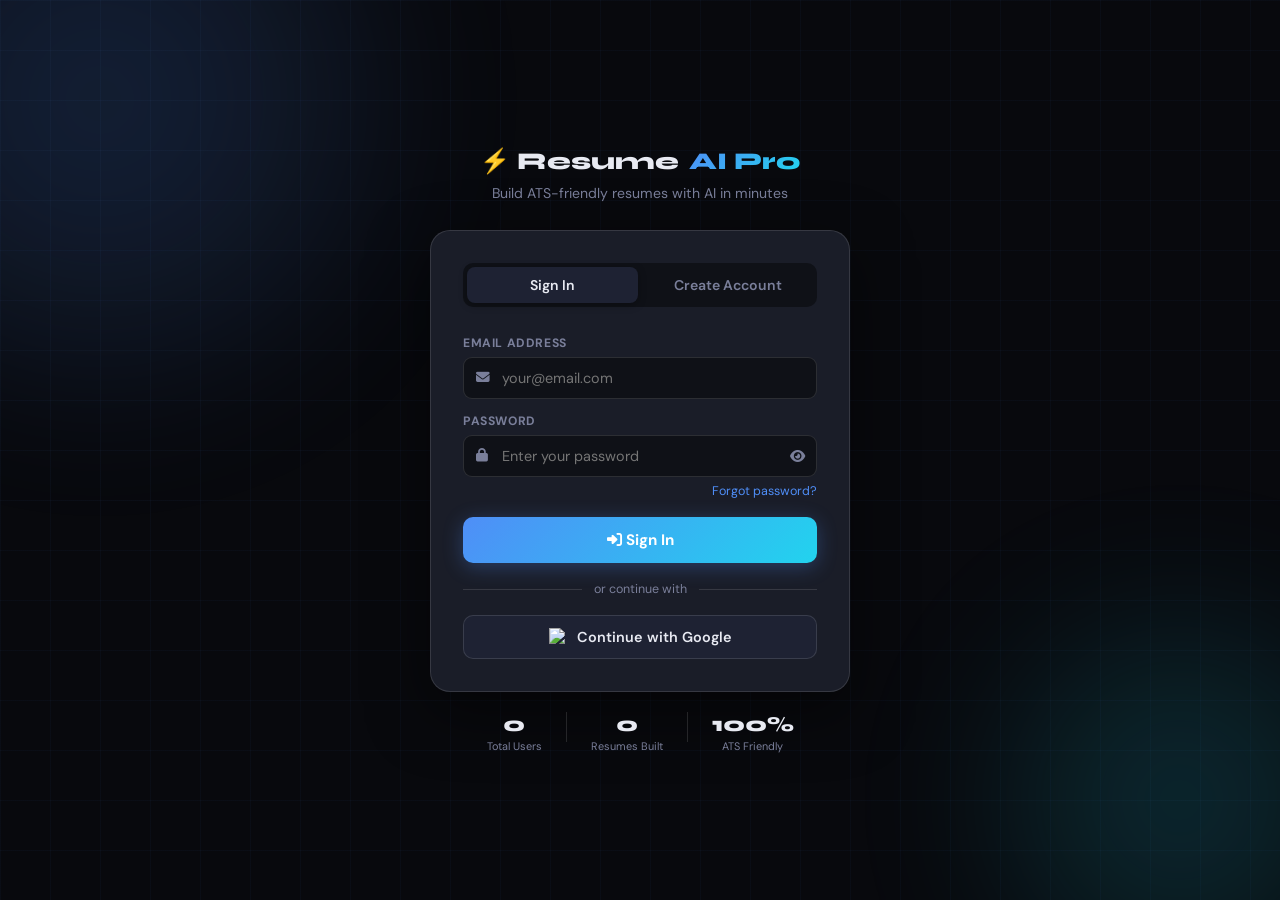
==== auth.html @ f8523686 "Add files via upload" ====
<!DOCTYPE html>
<html lang="en">
<head>
<meta charset="UTF-8"/>
<meta name="viewport" content="width=device-width, initial-scale=1.0"/>
<title>ResumeAI Pro — Login</title>
<link href="https://fonts.googleapis.com/css2?family=Syne:wght@400;600;700;800&family=DM+Sans:wght@300;400;500;600&display=swap" rel="stylesheet"/>
<link rel="stylesheet" href="https://cdnjs.cloudflare.com/ajax/libs/font-awesome/6.5.0/css/all.min.css"/>
<style>
*,*::before,*::after{box-sizing:border-box;margin:0;padding:0}
:root{
  --bg:#08090d;--bg2:#0f1117;--card:#1a1d28;--card2:#1e2233;
  --border:rgba(255,255,255,0.07);--border2:rgba(255,255,255,0.12);
  --txt:#e8eaf2;--muted:#7a7f9a;
  --blue:#4f8ef7;--cyan:#22d3ee;--green:#34d399;--red:#f87171;
  --grad:linear-gradient(135deg,#4f8ef7,#22d3ee);
  --fh:'Syne',sans-serif;--fb:'DM Sans',sans-serif;
}
html{scroll-behavior:smooth}
body{
  font-family:var(--fb);background:var(--bg);
  color:var(--txt);min-height:100vh;
  display:flex;align-items:center;justify-content:center;
  overflow:hidden;position:relative;
}

/* Background effects */
.bg-effects{position:fixed;inset:0;pointer-events:none;z-index:0}
.glow{position:absolute;border-radius:50%;filter:blur(80px);opacity:.2;animation:pulse 6s ease-in-out infinite}
.g1{width:600px;height:600px;background:radial-gradient(#4f8ef7,transparent);top:-200px;left:-200px}
.g2{width:400px;height:400px;background:radial-gradient(#22d3ee,transparent);bottom:-100px;right:-100px;animation-delay:3s}
.grid{position:absolute;inset:0;background-image:linear-gradient(rgba(79,142,247,.04) 1px,transparent 1px),linear-gradient(90deg,rgba(79,142,247,.04) 1px,transparent 1px);background-size:50px 50px}
@keyframes pulse{0%,100%{transform:scale(1);opacity:.2}50%{transform:scale(1.1);opacity:.3}}

/* Auth Container */
.auth-wrap{
  position:relative;z-index:10;
  width:100%;max-width:460px;
  padding:20px;
}
.auth-brand{
  text-align:center;margin-bottom:28px;
  animation:fadeUp .5s ease both;
}
.auth-brand .logo{
  display:inline-flex;align-items:center;gap:10px;
  font-family:var(--fh);font-size:1.5rem;font-weight:800;
  margin-bottom:8px;
}
.auth-brand .logo span{
  background:var(--grad);-webkit-background-clip:text;
  -webkit-text-fill-color:transparent;background-clip:text;
}
.auth-brand p{color:var(--muted);font-size:.88rem}

/* Card */
.auth-card{
  background:var(--card);
  border:1px solid var(--border2);
  border-radius:20px;
  padding:32px;
  box-shadow:0 20px 60px rgba(0,0,0,.5);
  animation:fadeUp .5s .1s ease both;
}

/* Tabs */
.auth-tabs{
  display:flex;background:var(--bg2);
  border-radius:10px;padding:4px;
  margin-bottom:28px;gap:4px;
}
.auth-tab{
  flex:1;padding:9px;text-align:center;
  border-radius:8px;font-family:var(--fb);
  font-size:.88rem;font-weight:600;
  cursor:pointer;transition:.2s ease;
  color:var(--muted);border:none;background:none;
}
.auth-tab.active{
  background:var(--card2);color:var(--txt);
  box-shadow:0 2px 8px rgba(0,0,0,.3);
}

/* Form */
.auth-form{display:flex;flex-direction:column;gap:14px}
.form-group{display:flex;flex-direction:column;gap:6px}
.form-group label{
  font-size:.76rem;font-weight:700;
  color:var(--muted);text-transform:uppercase;letter-spacing:.05em;
}
.form-group .input-wrap{position:relative}
.form-group .input-icon{
  position:absolute;left:13px;top:50%;
  transform:translateY(-50%);
  color:var(--muted);font-size:.85rem;
}
.form-group input{
  width:100%;background:var(--bg2);
  border:1px solid var(--border2);border-radius:9px;
  padding:11px 14px 11px 38px;
  color:var(--txt);font-family:var(--fb);font-size:.9rem;
  transition:.2s ease;
}
.form-group input:focus{
  outline:none;border-color:var(--blue);
  box-shadow:0 0 0 3px rgba(79,142,247,.15);
}
.form-group input.error{border-color:var(--red)}

.password-toggle{
  position:absolute;right:12px;top:50%;
  transform:translateY(-50%);
  background:none;border:none;
  color:var(--muted);cursor:pointer;font-size:.85rem;
}

/* Name row for signup */
.name-row{display:grid;grid-template-columns:1fr 1fr;gap:12px}

/* Error message */
.field-error{font-size:.75rem;color:var(--red);margin-top:2px;display:none}
.field-error.show{display:block}

/* Submit button */
.btn-submit{
  display:flex;align-items:center;justify-content:center;gap:8px;
  padding:13px;background:var(--grad);
  border:none;border-radius:10px;
  color:#fff;font-family:var(--fb);
  font-size:.95rem;font-weight:700;
  cursor:pointer;transition:.2s ease;
  box-shadow:0 4px 20px rgba(79,142,247,.3);
  margin-top:4px;
}
.btn-submit:hover{transform:translateY(-2px);box-shadow:0 8px 28px rgba(79,142,247,.4)}
.btn-submit:disabled{opacity:.6;cursor:not-allowed;transform:none}

/* Divider */
.divider{
  display:flex;align-items:center;gap:12px;
  margin:4px 0;color:var(--muted);font-size:.78rem;
}
.divider::before,.divider::after{
  content:'';flex:1;height:1px;background:var(--border2);
}

/* Google button */
.btn-google{
  display:flex;align-items:center;justify-content:center;gap:10px;
  padding:12px;background:var(--card2);
  border:1px solid var(--border2);border-radius:10px;
  color:var(--txt);font-family:var(--fb);
  font-size:.9rem;font-weight:600;
  cursor:pointer;transition:.2s ease;
  width:100%;
}
.btn-google:hover{border-color:var(--blue);background:rgba(79,142,247,.06)}
.btn-google img{width:18px;height:18px}

/* Forgot password */
.forgot-link{
  text-align:right;font-size:.78rem;
  color:var(--blue);cursor:pointer;
  text-decoration:none;
  transition:.2s ease;
}
.forgot-link:hover{color:var(--cyan)}

/* Terms */
.terms-text{
  font-size:.74rem;color:var(--muted);
  text-align:center;line-height:1.5;
}
.terms-text a{color:var(--blue);text-decoration:none}

/* Alert message */
.auth-alert{
  padding:11px 14px;border-radius:8px;
  font-size:.83rem;margin-bottom:4px;
  display:none;align-items:center;gap:8px;
}
.auth-alert.show{display:flex}
.auth-alert.error{background:rgba(248,113,113,.1);border:1px solid rgba(248,113,113,.25);color:var(--red)}
.auth-alert.success{background:rgba(52,211,153,.1);border:1px solid rgba(52,211,153,.25);color:var(--green)}

/* Loading spinner */
.spinner{
  width:16px;height:16px;
  border:2px solid rgba(255,255,255,.3);
  border-top-color:#fff;
  border-radius:50%;
  animation:spin .7s linear infinite;
  display:none;
}
@keyframes spin{to{transform:rotate(360deg)}}

/* Reset password form */
.reset-form{display:none;flex-direction:column;gap:14px}
.back-link{
  display:inline-flex;align-items:center;gap:6px;
  font-size:.8rem;color:var(--muted);cursor:pointer;
  transition:.2s ease;background:none;border:none;
  font-family:var(--fb);
}
.back-link:hover{color:var(--txt)}

/* Stats bar */
.auth-stats{
  display:flex;justify-content:center;gap:24px;
  margin-top:20px;
  animation:fadeUp .5s .2s ease both;
}
.ast{display:flex;flex-direction:column;align-items:center;gap:2px}
.ast-num{font-family:var(--fh);font-size:1.3rem;font-weight:800;color:var(--txt)}
.ast-lbl{font-size:.68rem;color:var(--muted)}
.ast-div{width:1px;height:30px;background:var(--border2)}

@keyframes fadeUp{from{opacity:0;transform:translateY(16px)}to{opacity:1;transform:translateY(0)}}

/* Mobile */
@media(max-width:480px){
  .auth-card{padding:24px 20px}
  .name-row{grid-template-columns:1fr}
}
</style>
</head>
<body>

<div class="bg-effects">
  <div class="grid"></div>
  <div class="glow g1"></div>
  <div class="glow g2"></div>
</div>

<div class="auth-wrap">
  <!-- Brand -->
  <div class="auth-brand">
    <div class="logo">⚡ Resume<span>AI Pro</span></div>
    <p>Build ATS-friendly resumes with AI in minutes</p>
  </div>

  <!-- Card -->
  <div class="auth-card">

    <!-- Tabs -->
    <div class="auth-tabs">
      <button class="auth-tab active" id="tab-login" onclick="switchAuthTab('login')">
        Sign In
      </button>
      <button class="auth-tab" id="tab-signup" onclick="switchAuthTab('signup')">
        Create Account
      </button>
    </div>

    <!-- Alert -->
    <div class="auth-alert" id="authAlert">
      <i class="fa fa-exclamation-circle"></i>
      <span id="authAlertMsg"></span>
    </div>

    <!-- ── LOGIN FORM ── -->
    <form class="auth-form" id="loginForm" onsubmit="handleLogin(event)">

      <div class="form-group">
        <label>Email Address</label>
        <div class="input-wrap">
          <i class="fa fa-envelope input-icon"></i>
          <input type="email" id="login-email"
            placeholder="your@email.com" autocomplete="email"/>
        </div>
        <span class="field-error" id="err-login-email"></span>
      </div>

      <div class="form-group">
        <label>Password</label>
        <div class="input-wrap">
          <i class="fa fa-lock input-icon"></i>
          <input type="password" id="login-password"
            placeholder="Enter your password" autocomplete="current-password"/>
          <button type="button" class="password-toggle"
            onclick="togglePassword('login-password', this)">
            <i class="fa fa-eye"></i>
          </button>
        </div>
        <span class="field-error" id="err-login-password"></span>
        <a class="forgot-link" onclick="showResetForm()">Forgot password?</a>
      </div>

      <button type="submit" class="btn-submit" id="loginBtn">
        <div class="spinner" id="loginSpinner"></div>
        <span id="loginBtnText"><i class="fa fa-sign-in-alt"></i> Sign In</span>
      </button>

      <div class="divider">or continue with</div>

      <button type="button" class="btn-google" onclick="handleGoogleLogin()">
        <img src="https://www.gstatic.com/firebasejs/ui/2.0.0/images/auth/google.svg" alt="Google"/>
        Continue with Google
      </button>

    </form>

    <!-- ── SIGNUP FORM ── -->
    <form class="auth-form" id="signupForm"
      style="display:none" onsubmit="handleSignup(event)">

      <div class="name-row">
        <div class="form-group">
          <label>First Name</label>
          <div class="input-wrap">
            <i class="fa fa-user input-icon"></i>
            <input type="text" id="signup-firstname"
              placeholder="Sarthak" autocomplete="given-name"/>
          </div>
          <span class="field-error" id="err-signup-firstname"></span>
        </div>
        <div class="form-group">
          <label>Last Name</label>
          <div class="input-wrap">
            <i class="fa fa-user input-icon"></i>
            <input type="text" id="signup-lastname"
              placeholder="Patil" autocomplete="family-name"/>
          </div>
        </div>
      </div>

      <div class="form-group">
        <label>Email Address</label>
        <div class="input-wrap">
          <i class="fa fa-envelope input-icon"></i>
          <input type="email" id="signup-email"
            placeholder="your@email.com" autocomplete="email"/>
        </div>
        <span class="field-error" id="err-signup-email"></span>
      </div>

      <div class="form-group">
        <label>Password</label>
        <div class="input-wrap">
          <i class="fa fa-lock input-icon"></i>
          <input type="password" id="signup-password"
            placeholder="Minimum 6 characters" autocomplete="new-password"/>
          <button type="button" class="password-toggle"
            onclick="togglePassword('signup-password', this)">
            <i class="fa fa-eye"></i>
          </button>
        </div>
        <span class="field-error" id="err-signup-password"></span>
        <!-- Password strength bar -->
        <div style="height:3px;background:var(--border2);border-radius:2px;margin-top:6px;overflow:hidden">
          <div id="strengthBar" style="height:100%;width:0;border-radius:2px;transition:.3s ease"></div>
        </div>
        <span id="strengthText" style="font-size:.7rem;color:var(--muted)"></span>
      </div>

      <div class="form-group">
        <label>Confirm Password</label>
        <div class="input-wrap">
          <i class="fa fa-lock input-icon"></i>
          <input type="password" id="signup-confirm"
            placeholder="Repeat your password" autocomplete="new-password"/>
        </div>
        <span class="field-error" id="err-signup-confirm"></span>
      </div>

      <button type="submit" class="btn-submit" id="signupBtn">
        <div class="spinner" id="signupSpinner"></div>
        <span id="signupBtnText"><i class="fa fa-user-plus"></i> Create Account</span>
      </button>

      <div class="divider">or continue with</div>

      <button type="button" class="btn-google" onclick="handleGoogleLogin()">
        <img src="https://www.gstatic.com/firebasejs/ui/2.0.0/images/auth/google.svg" alt="Google"/>
        Continue with Google
      </button>

      <p class="terms-text">
        By signing up you agree to our
        <a href="#">Terms of Service</a> and <a href="#">Privacy Policy</a>
      </p>

    </form>

    <!-- ── RESET PASSWORD FORM ── -->
    <div class="reset-form" id="resetForm">
      <button type="button" class="back-link" onclick="hideResetForm()">
        <i class="fa fa-arrow-left"></i> Back to Sign In
      </button>
      <p style="font-size:.85rem;color:var(--muted);line-height:1.5">
        Enter your email and we'll send you a link to reset your password.
      </p>
      <div class="form-group">
        <label>Email Address</label>
        <div class="input-wrap">
          <i class="fa fa-envelope input-icon"></i>
          <input type="email" id="reset-email" placeholder="your@email.com"/>
        </div>
      </div>
      <button class="btn-submit" onclick="handlePasswordReset()">
        <div class="spinner" id="resetSpinner"></div>
        <span id="resetBtnText"><i class="fa fa-paper-plane"></i> Send Reset Link</span>
      </button>
    </div>

  </div><!-- /auth-card -->

  <!-- Stats -->
  <div class="auth-stats">
    <div class="ast">
      <span class="ast-num" id="auth-visitors">0</span>
      <span class="ast-lbl">Total Users</span>
    </div>
    <div class="ast-div"></div>
    <div class="ast">
      <span class="ast-num" id="auth-resumes">0</span>
      <span class="ast-lbl">Resumes Built</span>
    </div>
    <div class="ast-div"></div>
    <div class="ast">
      <span class="ast-num">100%</span>
      <span class="ast-lbl">ATS Friendly</span>
    </div>
  </div>

</div><!-- /auth-wrap -->

<script type="module">
import { initializeApp }                    from "https://www.gstatic.com/firebasejs/10.12.0/firebase-app.js";
import { getDatabase, ref, onValue,
         runTransaction }                   from "https://www.gstatic.com/firebasejs/10.12.0/firebase-database.js";
import { getAuth,
         signInWithEmailAndPassword,
         createUserWithEmailAndPassword,
         signInWithPopup,
         GoogleAuthProvider,
         sendPasswordResetEmail,
         onAuthStateChanged,
         updateProfile }                    from "https://www.gstatic.com/firebasejs/10.12.0/firebase-auth.js";

// ── FIREBASE CONFIG — Replace with yours ──
const firebaseConfig = {
  apiKey:            "REPLACE_WITH_YOUR_API_KEY",
  authDomain:        "REPLACE.firebaseapp.com",
  databaseURL:       "https://REPLACE-default-rtdb.firebaseio.com",
  projectId:         "REPLACE",
  storageBucket:     "REPLACE.appspot.com",
  messagingSenderId: "REPLACE",
  appId:             "REPLACE"
};

const app      = initializeApp(firebaseConfig);
const auth     = getAuth(app);
const db       = getDatabase(app);
const provider = new GoogleAuthProvider();

// ── Check if user already logged in ──
// If yes → go straight to main app
onAuthStateChanged(auth, user => {
  if (user) {
    // Already logged in — redirect to main app
    window.location.href = 'index.html';
  }
});

// ── Live stats on login page ──
onValue(ref(db, 'stats'), snap => {
  const d = snap.val() || {};
  animNum('auth-visitors', d.visitors || 0);
  animNum('auth-resumes',  d.resumes  || 0);
});
function animNum(id, target) {
  const el = document.getElementById(id); if(!el) return;
  let n=0; const step=Math.max(1,Math.floor(target/50));
  const t=setInterval(()=>{ n=Math.min(n+step,target); el.textContent=n.toLocaleString(); if(n>=target)clearInterval(t); },25);
}

// ── SAVE USER TO DATABASE ──
function saveUserToDB(user) {
  const userRef = ref(db, 'users/' + user.uid);
  onValue(userRef, snap => {}, { onlyOnce: true });
  import("https://www.gstatic.com/firebasejs/10.12.0/firebase-database.js")
    .then(({ set, get }) => {
      get(userRef).then(snap => {
        if (!snap.exists()) {
          // New user — save their info
          set(userRef, {
            name:      user.displayName || '',
            email:     user.email       || '',
            photo:     user.photoURL    || '',
            createdAt: new Date().toISOString(),
            resumeCount: 0
          });
          // Increment total users counter
          runTransaction(ref(db,'stats/visitors'), n => (n||0)+1);
        }
      });
    });
}

// ── EMAIL LOGIN ──
window.handleLogin = async function(e) {
  e.preventDefault();
  clearErrors();
  const email    = document.getElementById('login-email').value.trim();
  const password = document.getElementById('login-password').value;

  if (!email)    return showFieldError('err-login-email',    'Email is required');
  if (!password) return showFieldError('err-login-password', 'Password is required');

  setLoading('loginBtn', 'loginSpinner', 'loginBtnText', true);
  try {
    const result = await signInWithEmailAndPassword(auth, email, password);
    saveUserToDB(result.user);
    showAlert('success', '✅ Welcome back! Redirecting...');
    setTimeout(() => window.location.href = 'index.html', 1200);
  } catch(err) {
    setLoading('loginBtn', 'loginSpinner', 'loginBtnText', false);
    showAlert('error', getErrorMessage(err.code));
  }
};

// ── EMAIL SIGNUP ──
window.handleSignup = async function(e) {
  e.preventDefault();
  clearErrors();

  const firstName = document.getElementById('signup-firstname').value.trim();
  const lastName  = document.getElementById('signup-lastname').value.trim();
  const email     = document.getElementById('signup-email').value.trim();
  const password  = document.getElementById('signup-password').value;
  const confirm   = document.getElementById('signup-confirm').value;

  let valid = true;
  if (!firstName) { showFieldError('err-signup-firstname','First name required'); valid=false; }
  if (!email)     { showFieldError('err-signup-email',    'Email is required');   valid=false; }
  if (password.length < 6) { showFieldError('err-signup-password','Minimum 6 characters'); valid=false; }
  if (password !== confirm) { showFieldError('err-signup-confirm','Passwords do not match'); valid=false; }
  if (!valid) return;

  setLoading('signupBtn','signupSpinner','signupBtnText', true);
  try {
    const result = await createUserWithEmailAndPassword(auth, email, password);
    // Save display name
    await updateProfile(result.user, {
      displayName: firstName + ' ' + lastName
    });
    saveUserToDB(result.user);
    showAlert('success', '🎉 Account created! Redirecting...');
    setTimeout(() => window.location.href = 'index.html', 1200);
  } catch(err) {
    setLoading('signupBtn','signupSpinner','signupBtnText', false);
    showAlert('error', getErrorMessage(err.code));
  }
};

// ── GOOGLE LOGIN ──
window.handleGoogleLogin = async function() {
  try {
    const result = await signInWithPopup(auth, provider);
    saveUserToDB(result.user);
    showAlert('success', '✅ Google login successful! Redirecting...');
    setTimeout(() => window.location.href = 'index.html', 1000);
  } catch(err) {
    showAlert('error', getErrorMessage(err.code));
  }
};

// ── PASSWORD RESET ──
window.handlePasswordReset = async function() {
  const email = document.getElementById('reset-email').value.trim();
  if (!email) { showAlert('error','⚠️ Enter your email address'); return; }

  document.getElementById('resetSpinner').style.display = 'block';
  document.getElementById('resetBtnText').style.display = 'none';
  try {
    await sendPasswordResetEmail(auth, email);
    showAlert('success', `✅ Reset link sent to ${email}! Check your inbox.`);
    hideResetForm();
  } catch(err) {
    showAlert('error', getErrorMessage(err.code));
  } finally {
    document.getElementById('resetSpinner').style.display = 'none';
    document.getElementById('resetBtnText').style.display = 'block';
  }
};

// ── ERROR MESSAGES ──
function getErrorMessage(code) {
  const messages = {
    'auth/user-not-found':      '❌ No account found with this email.',
    'auth/wrong-password':      '❌ Incorrect password. Try again.',
    'auth/email-already-in-use':'❌ Email already registered. Try signing in.',
    'auth/weak-password':       '❌ Password too weak. Use 6+ characters.',
    'auth/invalid-email':       '❌ Invalid email address.',
    'auth/too-many-requests':   '❌ Too many attempts. Try again later.',
    'auth/popup-closed-by-user':'❌ Google popup was closed. Try again.',
    'auth/network-request-failed':'❌ Network error. Check your internet.',
  };
  return messages[code] || '❌ Something went wrong. Please try again.';
}

// ── HELPERS ──
function setLoading(btnId, spinnerId, textId, loading) {
  document.getElementById(btnId).disabled           = loading;
  document.getElementById(spinnerId).style.display  = loading ? 'block' : 'none';
  document.getElementById(textId).style.display     = loading ? 'none'  : 'block';
}
function showAlert(type, msg) {
  const el = document.getElementById('authAlert');
  const tx = document.getElementById('authAlertMsg');
  el.className = 'auth-alert show ' + type;
  tx.textContent = msg;
}
function showFieldError(id, msg) {
  const el = document.getElementById(id);
  if(el){ el.textContent=msg; el.classList.add('show'); }
}
function clearErrors() {
  document.querySelectorAll('.field-error').forEach(e => { e.textContent=''; e.classList.remove('show'); });
  document.getElementById('authAlert').classList.remove('show');
}

// ── PASSWORD STRENGTH ──
document.getElementById('signup-password')?.addEventListener('input', function() {
  const val = this.value;
  const bar = document.getElementById('strengthBar');
  const txt = document.getElementById('strengthText');
  let strength = 0;
  if (val.length >= 6)  strength++;
  if (val.length >= 10) strength++;
  if (/[A-Z]/.test(val)) strength++;
  if (/[0-9]/.test(val)) strength++;
  if (/[^A-Za-z0-9]/.test(val)) strength++;
  const levels = [
    { w:'0%',   c:'',         t:'' },
    { w:'25%',  c:'#f87171',  t:'Weak' },
    { w:'50%',  c:'#fb923c',  t:'Fair' },
    { w:'75%',  c:'#fbbf24',  t:'Good' },
    { w:'100%', c:'#34d399',  t:'Strong ✓' },
  ];
  const l = levels[Math.min(strength, 4)];
  bar.style.width      = l.w;
  bar.style.background = l.c;
  txt.textContent      = l.t;
  txt.style.color      = l.c;
});

// ── EXPOSE UI FUNCTIONS ──
window.switchAuthTab = function(tab) {
  document.getElementById('loginForm').style.display  = tab==='login'  ? 'flex' : 'none';
  document.getElementById('signupForm').style.display = tab==='signup' ? 'flex' : 'none';
  document.getElementById('tab-login').classList.toggle('active',  tab==='login');
  document.getElementById('tab-signup').classList.toggle('active', tab==='signup');
  clearErrors();
};
window.togglePassword = function(id, btn) {
  const inp = document.getElementById(id);
  const isPass = inp.type === 'password';
  inp.type = isPass ? 'text' : 'password';
  btn.innerHTML = isPass ? '<i class="fa fa-eye-slash"></i>' : '<i class="fa fa-eye"></i>';
};
window.showResetForm = function() {
  document.getElementById('loginForm').style.display = 'none';
  document.getElementById('resetForm').style.display = 'flex';
  clearErrors();
};
window.hideResetForm = function() {
  document.getElementById('resetForm').style.display = 'none';
  document.getElementById('loginForm').style.display = 'flex';
};
</script>
</body>
</html>
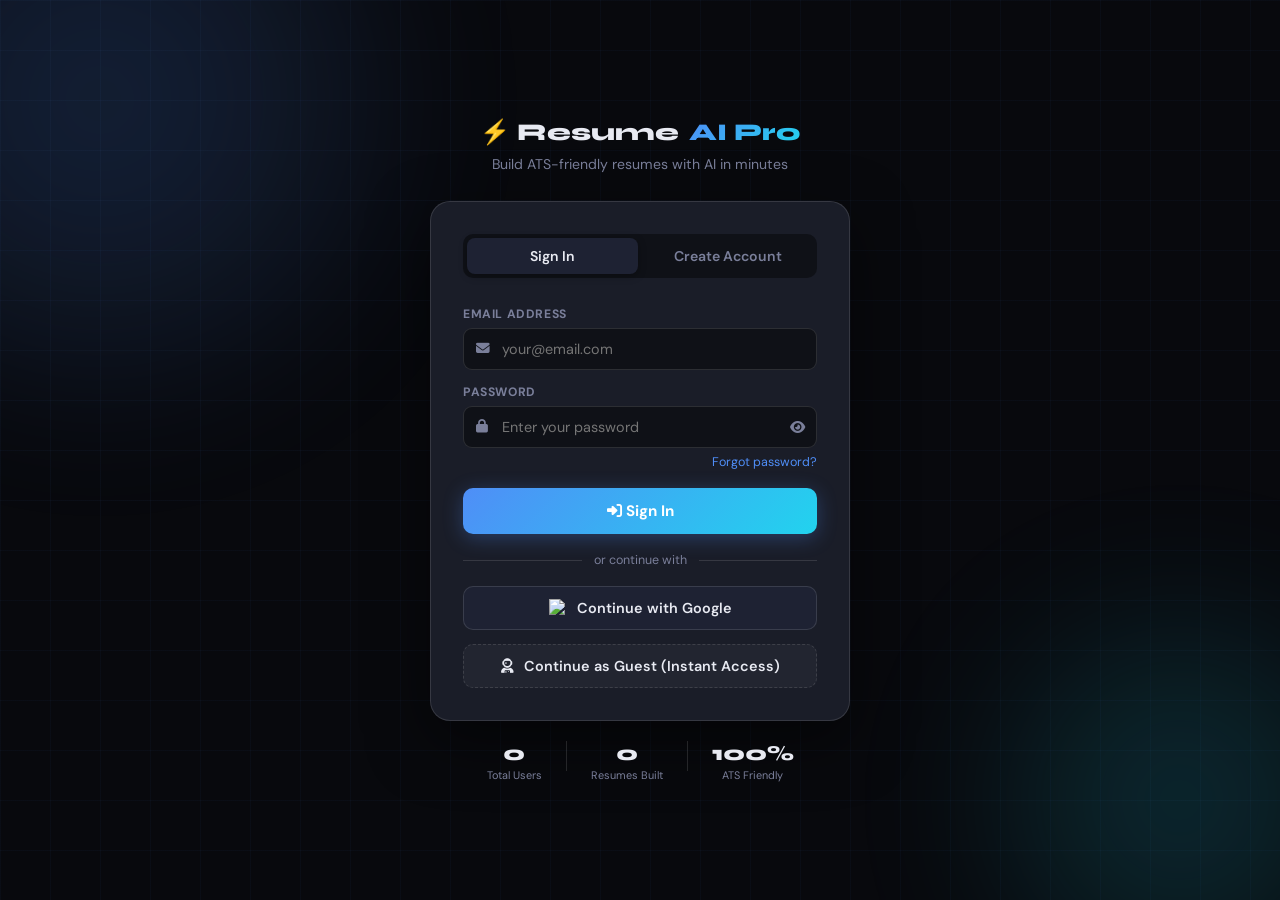
==== commit b9384831: "Add files via upload" ====
--- a/auth.html
+++ b/auth.html
@@ -298,6 +298,10 @@
         Continue with Google
       </button>
 
+      <button type="button" class="btn-guest" onclick="handleGuestLogin()" style="display:flex;align-items:center;justify-content:center;gap:10px;padding:12px;background:rgba(255,255,255,0.04);border:1px dashed var(--border2);border-radius:10px;color:var(--txt);font-family:var(--fb);font-size:.9rem;font-weight:600;cursor:pointer;width:100%;transition:.2s ease">
+        <i class="fa fa-user-astronaut"></i> Continue as Guest (Instant Access)
+      </button>
+
     </form>
 
     <!-- ── SIGNUP FORM ── -->
@@ -440,13 +444,14 @@
 
 // ── FIREBASE CONFIG — Replace with yours ──
 const firebaseConfig = {
-  apiKey:            "REPLACE_WITH_YOUR_API_KEY",
-  authDomain:        "REPLACE.firebaseapp.com",
-  databaseURL:       "https://REPLACE-default-rtdb.firebaseio.com",
-  projectId:         "REPLACE",
-  storageBucket:     "REPLACE.appspot.com",
-  messagingSenderId: "REPLACE",
-  appId:             "REPLACE"
+ apiKey            : "AIzaSyC2JMbPrraNT96XarDCPr_sfA27S40PVPw",
+ authDomain        : "resumeai-pro-1.firebaseapp.com",
+ databaseURL       : "https://resumeai-pro-1-default-rtdb.firebaseio.com",
+ projectId         : "resumeai-pro-1",
+ storageBucket     : "resumeai-pro-1.firebasestorage.app",
+ messagingSenderId : "468897037383",
+ appId             : "1:468897037383:web:ad119adfe96cb787a44562",
+ measurementId     : "G-5FLYGYJF5P"
 };
 
 const app      = initializeApp(firebaseConfig);
@@ -669,6 +674,15 @@
   document.getElementById('resetForm').style.display = 'none';
   document.getElementById('loginForm').style.display = 'flex';
 };
+window.handleGuestLogin = function() {
+  localStorage.setItem('resumeai_guest_user', JSON.stringify({
+    displayName: 'Guest Candidate',
+    email: 'guest@resumeai.pro',
+    photoURL: ''
+  }));
+  showAlert('success', '🚀 Entering ResumeAI Pro as Guest...');
+  setTimeout(() => window.location.href = 'index.html', 500);
+};
 </script>
 </body>
-</html>+</html>
